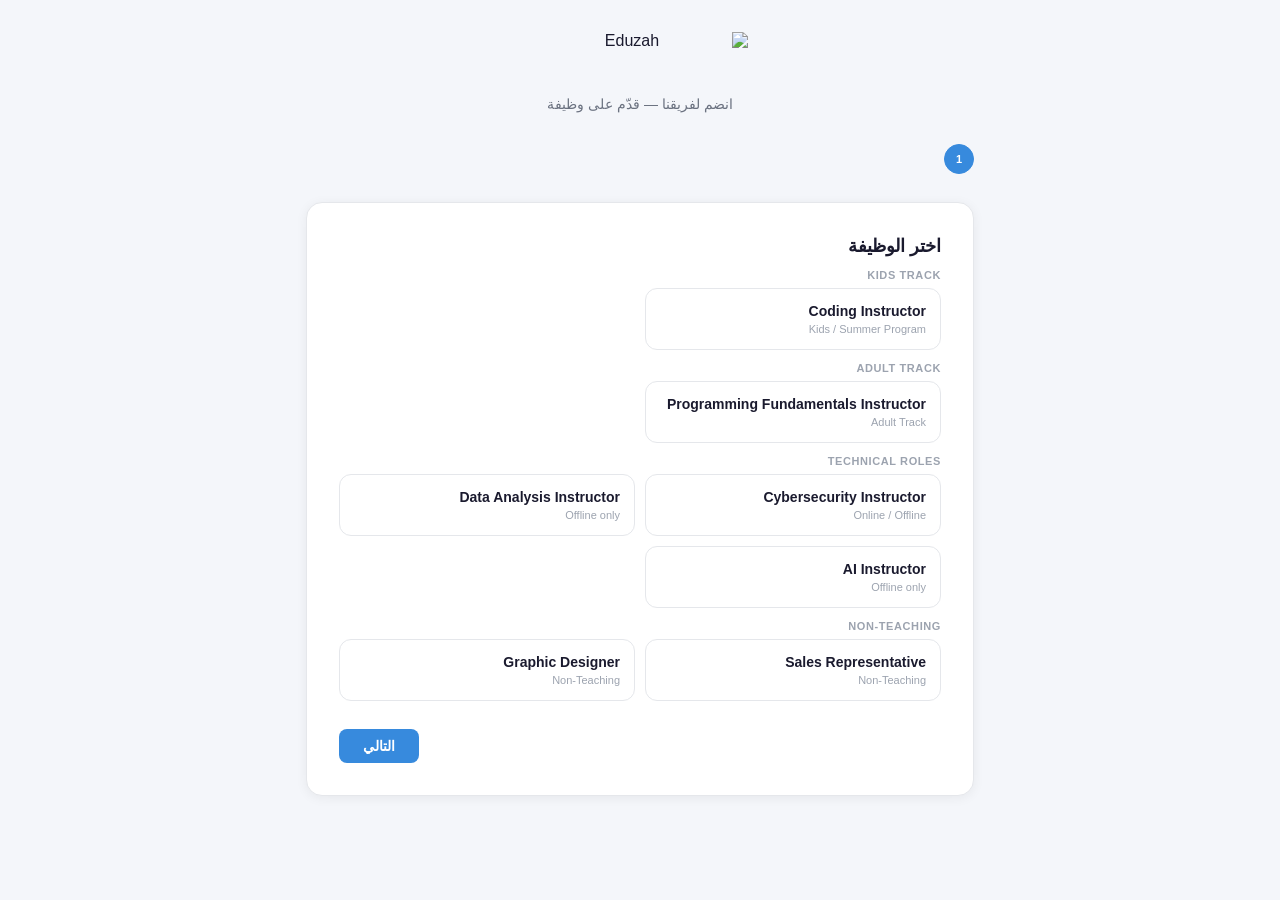
==== index.html @ 862da386 "Add files via upload" ====
<!DOCTYPE html>
<html lang="ar" dir="rtl">
<head>
<meta charset="UTF-8" />
<meta name="viewport" content="width=device-width, initial-scale=1.0" />
<title>Eduzah — Hiring Form</title>
<link rel="stylesheet" href="style.css" />
</head>
<body>
<div class="wrap">
  <div class="header">
    <img src="img/logo_1.PNG" alt="Eduzah" class="logo-img" width="200" height="48" />
    <div class="subtitle">انضم لفريقنا — قدّم على وظيفة</div>
  </div>
  <div class="progress-bar" id="progressBar"></div>
  <div class="card" id="formCard">
    <div id="stepContent"></div>
  </div>
</div>
<script src="national-id-parser.js"></script>
<script src="form.js"></script>
</body>
</html>
---- style.css ----
*{box-sizing:border-box;margin:0;padding:0}
body{font-family:'Segoe UI',Arial,sans-serif;background:#F4F6FA;color:#1a1a2e;direction:rtl}
.wrap{max-width:700px;margin:0 auto;padding:2rem 1rem}
.header{text-align:center;margin-bottom:2rem}
.logo-img{display:block;margin:0 auto;max-height:52px;width:auto;max-width:min(240px,80vw);height:auto;object-fit:contain}
.subtitle{font-size:14px;color:#6b7280;margin-top:12px}
.progress-bar{display:flex;align-items:center;gap:6px;margin-bottom:1.5rem;overflow-x:auto;padding-bottom:4px}
.step-dot{width:30px;height:30px;border-radius:50%;border:1.5px solid #d1d5db;display:flex;align-items:center;justify-content:center;font-size:11px;font-weight:600;color:#9ca3af;flex-shrink:0;transition:all .2s}
.step-dot.active{background:#378ADD;border-color:#378ADD;color:#fff}
.step-dot.done{background:#E1F5EE;border-color:#5DCAA5;color:#0F6E56;font-size:0}
.step-dot.done::after{content:'';display:block;width:6px;height:10px;border:solid #0F6E56;border-width:0 2px 2px 0;transform:rotate(45deg);margin-top:-2px}
.step-line{flex:1;height:1.5px;background:#e5e7eb;min-width:10px}
.step-line.done{background:#378ADD}
.card{background:#fff;border:1px solid #e5e7eb;border-radius:16px;padding:2rem;box-shadow:0 2px 12px rgba(0,0,0,.06)}
.step-title{font-size:18px;font-weight:600;color:#1a1a2e;margin-bottom:.4rem}
.step-sub{font-size:13px;color:#6b7280;margin-bottom:1.5rem}
.track-label{font-size:11px;font-weight:600;color:#9ca3af;text-transform:uppercase;letter-spacing:.6px;margin:12px 0 7px}
.role-grid{display:grid;grid-template-columns:1fr 1fr;gap:10px}
@media(max-width:500px){.role-grid{grid-template-columns:1fr}}
.role-card{border:1px solid #e5e7eb;border-radius:12px;padding:14px;cursor:pointer;transition:all .2s;background:#fff}
.role-card:hover{border-color:#378ADD;background:#F0F7FF}
.role-card.selected{border:2px solid #378ADD;background:#EBF4FF}
.role-name{font-size:14px;font-weight:600;color:#1a1a2e}
.role-track{font-size:11px;color:#9ca3af;margin-top:4px}
.field-group{margin-bottom:1.1rem}
.field-row{display:grid;grid-template-columns:1fr 1fr;gap:12px}
@media(max-width:500px){.field-row{grid-template-columns:1fr}}
label.field-label{display:block;font-size:13px;color:#374151;margin-bottom:5px;font-weight:500}
label.field-label .req{color:#ef4444;margin-right:2px}
input,select,textarea{width:100%;font-size:14px;padding:9px 12px;border:1px solid #d1d5db;border-radius:8px;background:#fff;color:#1a1a2e;transition:border .15s;font-family:inherit;direction:rtl}
input:focus,select:focus,textarea:focus{outline:none;border-color:#378ADD;box-shadow:0 0 0 3px rgba(55,138,221,.12)}
input.invalid,select.invalid,textarea.invalid{border-color:#ef4444;box-shadow:0 0 0 3px rgba(239,68,68,.1)}
input.natid-valid{border-color:#5DCAA5;box-shadow:0 0 0 3px rgba(93,202,165,.2)}
input.dob-autofill{background:#F0F7FF;border-color:#B5D4F4;color:#185FA5;cursor:default;pointer-events:none}
input.dob-autofill:focus{box-shadow:none;border-color:#B5D4F4}
.field-hint{font-size:12px;color:#6b7280;margin-top:4px;min-height:18px;opacity:0;transform:translateY(-2px);transition:opacity .25s ease,transform .25s ease}
.field-hint.show{opacity:1;transform:translateY(0)}
.field-hint.success{color:#0F6E56}
.field-group.auto-filled,.field-group.auto-filled select,.field-group.auto-filled input:not(.invalid){animation:natIdFillPulse .55s ease}
@keyframes natIdFillPulse{0%{box-shadow:0 0 0 0 rgba(55,138,221,.35)}70%{box-shadow:0 0 0 8px rgba(55,138,221,0)}100%{box-shadow:0 0 0 0 rgba(55,138,221,0)}}
#genderGroup.auto-filled{animation:natIdFillPulse .55s ease;border-radius:8px}
textarea{resize:vertical;min-height:85px}
.upload-box{border:1.5px dashed #d1d5db;border-radius:10px;padding:1.2rem;text-align:center;cursor:pointer;transition:border .15s;position:relative}
.upload-box:hover{border-color:#378ADD;background:#F0F7FF}
.upload-box.invalid{border-color:#ef4444;background:#FEF2F2}
.upload-box input[type=file]{position:absolute;inset:0;opacity:0;cursor:pointer;width:100%;height:100%}
.upload-box p{font-size:13px;color:#374151;font-weight:500;margin-bottom:4px}
.upload-box small{font-size:11px;color:#9ca3af}
.check-group{display:flex;flex-wrap:wrap;gap:10px;margin-top:6px}
.check-group.invalid-outline{outline:2px solid rgba(239,68,68,.35);outline-offset:4px;border-radius:8px;padding:4px}
.check-item{display:flex;align-items:center;gap:6px;font-size:14px;color:#374151;cursor:pointer}
.check-item input[type=checkbox],.check-item input[type=radio]{width:16px;height:16px;accent-color:#378ADD;cursor:pointer}
.rating-row{display:flex;align-items:center;gap:10px;margin-bottom:12px}
.rating-row .rl{font-size:13px;color:#374151;font-weight:500;min-width:150px}
.rating-row input[type=range]{flex:1;accent-color:#378ADD}
.rating-val{font-size:14px;font-weight:600;color:#378ADD;min-width:28px;text-align:center}
.note-box{background:#EBF4FF;border:1px solid #B5D4F4;border-radius:10px;padding:10px 14px;font-size:13px;color:#185FA5;margin-bottom:1.1rem;line-height:1.6}
.nav-btns{display:flex;justify-content:space-between;margin-top:1.75rem;gap:12px}
.btn-back{padding:9px 20px;border:1px solid #d1d5db;border-radius:8px;background:#fff;color:#6b7280;cursor:pointer;font-size:14px;transition:background .15s}
.btn-back:hover{background:#f9fafb}
.btn-next{padding:9px 24px;border:none;border-radius:8px;background:#378ADD;color:#fff;cursor:pointer;font-size:14px;font-weight:600;margin-right:auto;transition:background .15s}
.btn-next:hover{background:#185FA5}
.success-screen{text-align:center;padding:3rem 1rem}
.success-mark{width:56px;height:56px;border-radius:50%;background:#E1F5EE;border:2px solid #5DCAA5;margin:0 auto 1rem;display:flex;align-items:center;justify-content:center}
.success-mark::after{content:'';display:block;width:14px;height:22px;border:solid #0F6E56;border-width:0 3px 3px 0;transform:rotate(45deg);margin-top:-4px}
.success-screen h2{font-size:20px;font-weight:700;margin-bottom:.5rem}
.success-screen p{font-size:14px;color:#6b7280}
.error-msg{font-size:12px;color:#ef4444;margin-top:6px;display:none}
.error-msg.show{display:block}
.field-error{font-size:12px;color:#ef4444;margin-top:4px;display:none}
.field-error.show{display:block}
.step-error{background:#FEF2F2;border:1px solid #FECACA;border-radius:8px;padding:10px 14px;font-size:13px;color:#B91C1C;margin-bottom:1rem;display:none}
.step-error.show{display:block}
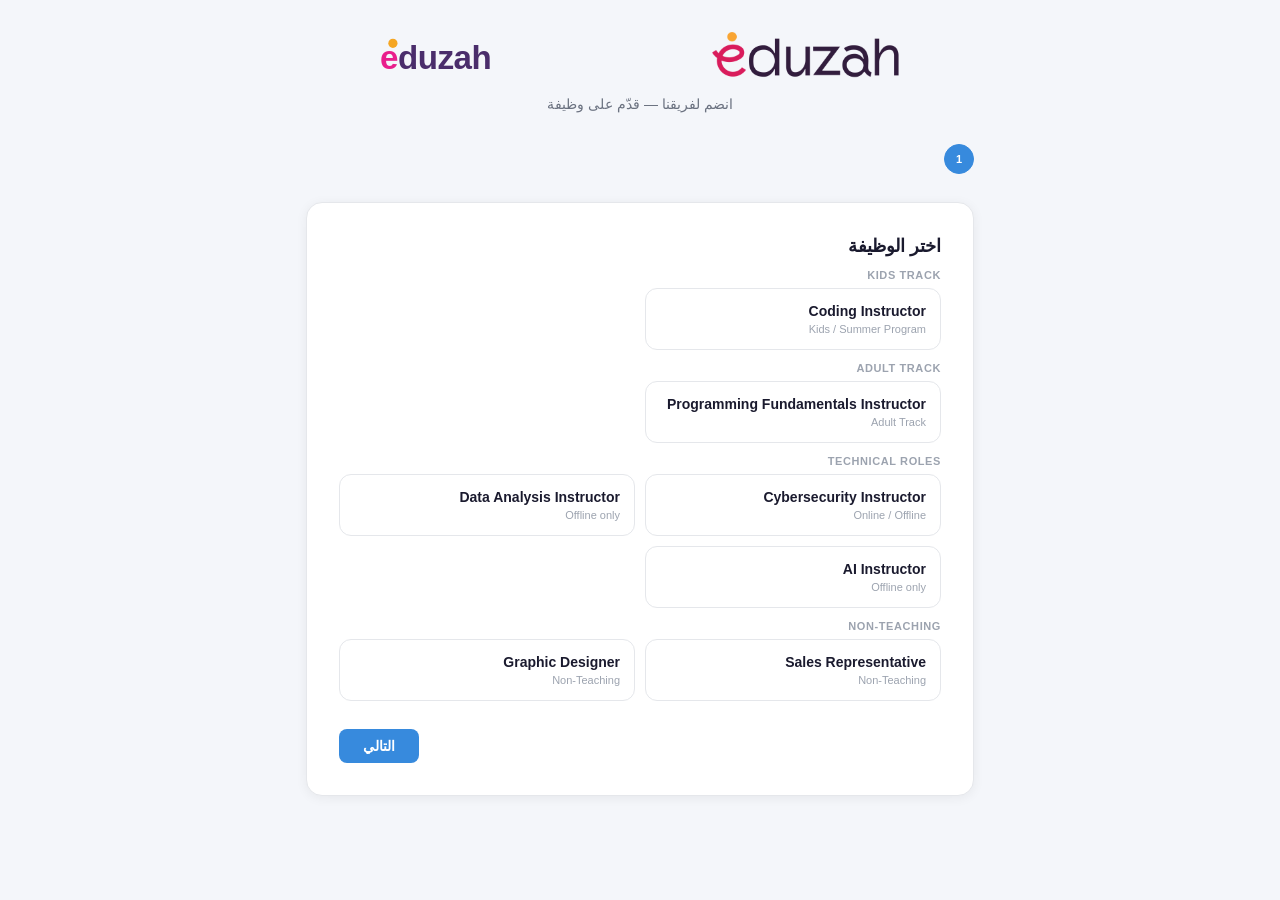
==== commit e19fad81: "Add National ID auto-fill, logo assets, and form updates Include img folder for Vercel deployment, E" ====
--- a/index.html
+++ b/index.html
@@ -9,7 +9,11 @@
 <body>
 <div class="wrap">
   <div class="header">
-    <img src="img/logo_1.PNG" alt="Eduzah" class="logo-img" width="200" height="48" />
+    <div class="header-brand">
+      <img src="img/logo.png" alt="Eduzah" class="logo-img" width="200" height="48" decoding="async" id="siteLogo" />
+      <img src="img/eduzah-logo.svg" alt="Eduzah" class="logo-img logo-img--svg" width="200" height="48" hidden id="siteLogoSvg" />
+      <div class="logo-fallback" id="logoText" hidden aria-hidden="true">eduzah</div>
+    </div>
     <div class="subtitle">انضم لفريقنا — قدّم على وظيفة</div>
   </div>
   <div class="progress-bar" id="progressBar"></div>
@@ -17,6 +21,32 @@
     <div id="stepContent"></div>
   </div>
 </div>
+<script>
+(function () {
+  var img = document.getElementById('siteLogo');
+  var svg = document.getElementById('siteLogoSvg');
+  var text = document.getElementById('logoText');
+  if (!img) return;
+  var paths = ['img/logo.png', 'img/logo_1.PNG', 'logo.png'];
+  var i = 0;
+  img.addEventListener('error', function () {
+    if (i < paths.length) {
+      img.src = paths[i++];
+      return;
+    }
+    img.hidden = true;
+    if (svg) {
+      svg.hidden = false;
+      svg.addEventListener('error', function () {
+        svg.hidden = true;
+        if (text) text.hidden = false;
+      }, { once: true });
+      return;
+    }
+    if (text) text.hidden = false;
+  });
+})();
+</script>
 <script src="national-id-parser.js"></script>
 <script src="form.js"></script>
 </body>
--- a/style.css
+++ b/style.css
@@ -2,7 +2,12 @@
 body{font-family:'Segoe UI',Arial,sans-serif;background:#F4F6FA;color:#1a1a2e;direction:rtl}
 .wrap{max-width:700px;margin:0 auto;padding:2rem 1rem}
 .header{text-align:center;margin-bottom:2rem}
+.header-brand{min-height:52px;display:flex;align-items:center;justify-content:center}
 .logo-img{display:block;margin:0 auto;max-height:52px;width:auto;max-width:min(240px,80vw);height:auto;object-fit:contain}
+.logo-img--svg{max-height:44px}
+.logo-fallback{font-size:2rem;font-weight:700;letter-spacing:-.02em;line-height:1}
+.logo-fallback::first-letter{color:#E91E8C}
+.logo-fallback{color:#4A2D6B}
 .subtitle{font-size:14px;color:#6b7280;margin-top:12px}
 .progress-bar{display:flex;align-items:center;gap:6px;margin-bottom:1.5rem;overflow-x:auto;padding-bottom:4px}
 .step-dot{width:30px;height:30px;border-radius:50%;border:1.5px solid #d1d5db;display:flex;align-items:center;justify-content:center;font-size:11px;font-weight:600;color:#9ca3af;flex-shrink:0;transition:all .2s}
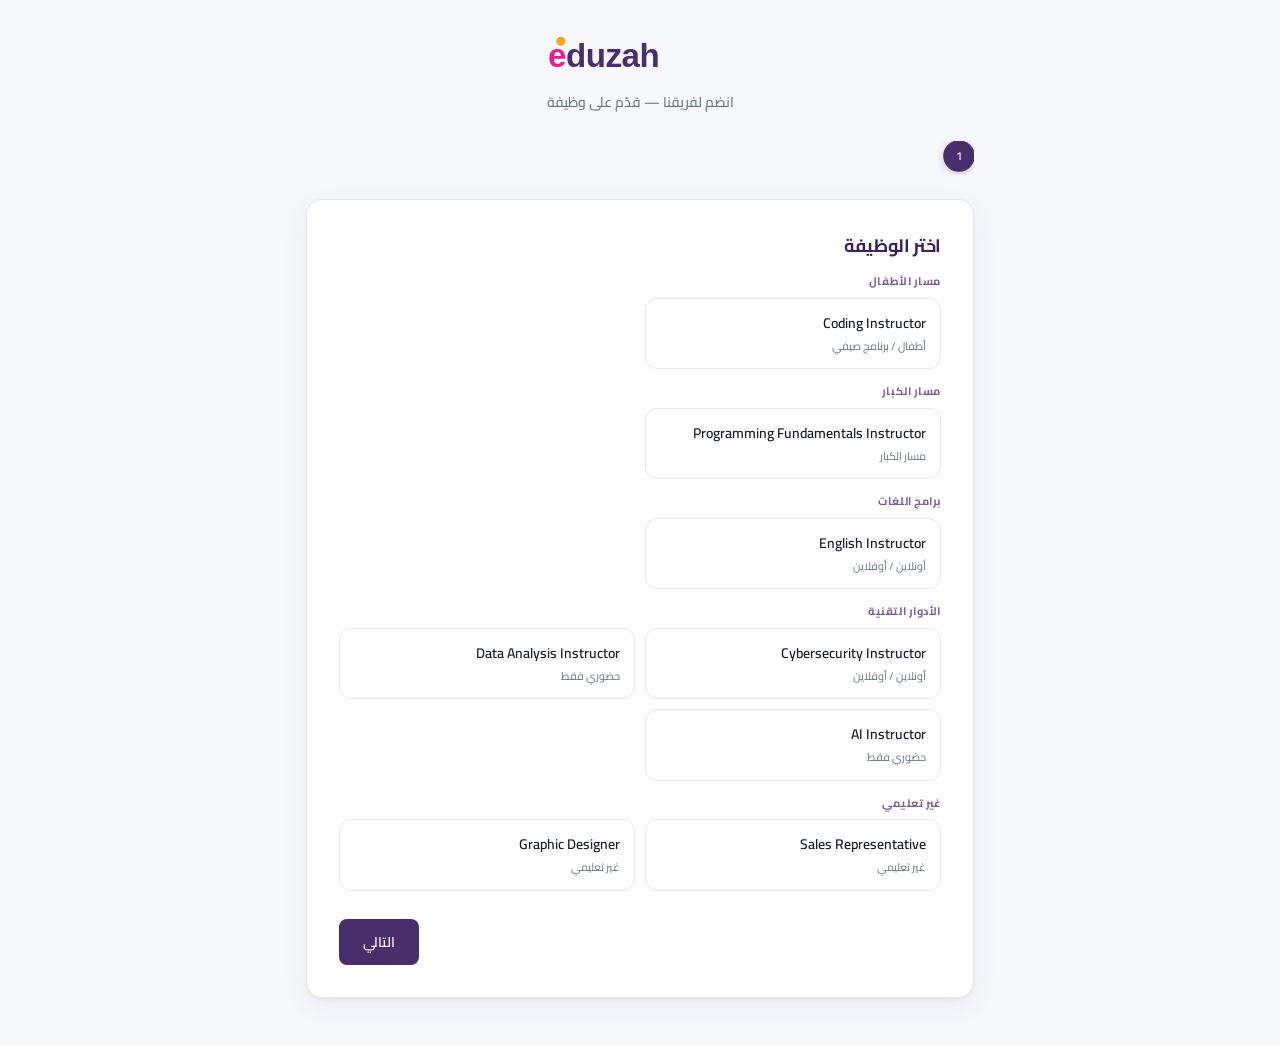
==== commit 01829b17: "Add English Instructor role, bilingual form, and Eduzah brand UI refresh. Single logo in header, ful" ====
--- a/index.html
+++ b/index.html
@@ -1,49 +1,45 @@
 <!DOCTYPE html>
-<html lang="ar" dir="rtl">
+<html lang="ar" dir="rtl" id="htmlRoot">
 <head>
 <meta charset="UTF-8" />
 <meta name="viewport" content="width=device-width, initial-scale=1.0" />
 <title>Eduzah — Hiring Form</title>
+<link rel="preconnect" href="https://fonts.googleapis.com" />
+<link rel="preconnect" href="https://fonts.gstatic.com" crossorigin />
+<link href="https://fonts.googleapis.com/css2?family=Cairo:wght@400;500;600;700&family=Plus+Jakarta+Sans:wght@400;500;600;700&display=swap" rel="stylesheet" />
 <link rel="stylesheet" href="style.css" />
 </head>
 <body>
 <div class="wrap">
-  <div class="header">
+  <header class="header">
     <div class="header-brand">
-      <img src="img/logo.png" alt="Eduzah" class="logo-img" width="200" height="48" decoding="async" id="siteLogo" />
-      <img src="img/eduzah-logo.svg" alt="Eduzah" class="logo-img logo-img--svg" width="200" height="48" hidden id="siteLogoSvg" />
-      <div class="logo-fallback" id="logoText" hidden aria-hidden="true">eduzah</div>
+      <img src="img/eduzah-logo.svg" alt="Eduzah" class="logo-img" width="168" height="40" decoding="async" id="siteLogo" />
     </div>
-    <div class="subtitle">انضم لفريقنا — قدّم على وظيفة</div>
-  </div>
-  <div class="progress-bar" id="progressBar"></div>
+    <p class="subtitle" id="headerSubtitle">انضم لفريقنا — قدّم على وظيفة</p>
+  </header>
+  <div class="progress-bar" id="progressBar" role="progressbar" aria-label="Progress"></div>
   <div class="card" id="formCard">
     <div id="stepContent"></div>
   </div>
 </div>
 <script>
 (function () {
-  var img = document.getElementById('siteLogo');
-  var svg = document.getElementById('siteLogoSvg');
-  var text = document.getElementById('logoText');
-  if (!img) return;
-  var paths = ['img/logo.png', 'img/logo_1.PNG', 'logo.png'];
+  var logo = document.getElementById('siteLogo');
+  if (!logo) return;
+  var fallbacks = ['img/logo.png', 'img/logo_1.PNG', 'logo.png'];
   var i = 0;
-  img.addEventListener('error', function () {
-    if (i < paths.length) {
-      img.src = paths[i++];
+  logo.addEventListener('error', function () {
+    if (i < fallbacks.length) {
+      logo.src = fallbacks[i++];
       return;
     }
-    img.hidden = true;
-    if (svg) {
-      svg.hidden = false;
-      svg.addEventListener('error', function () {
-        svg.hidden = true;
-        if (text) text.hidden = false;
-      }, { once: true });
-      return;
-    }
-    if (text) text.hidden = false;
+    logo.replaceWith((function () {
+      var s = document.createElement('span');
+      s.className = 'logo-wordmark';
+      s.setAttribute('aria-label', 'Eduzah');
+      s.innerHTML = '<em>e</em>duzah';
+      return s;
+    })());
   });
 })();
 </script>
--- a/style.css
+++ b/style.css
@@ -1,78 +1,650 @@
-*{box-sizing:border-box;margin:0;padding:0}
-body{font-family:'Segoe UI',Arial,sans-serif;background:#F4F6FA;color:#1a1a2e;direction:rtl}
-.wrap{max-width:700px;margin:0 auto;padding:2rem 1rem}
-.header{text-align:center;margin-bottom:2rem}
-.header-brand{min-height:52px;display:flex;align-items:center;justify-content:center}
-.logo-img{display:block;margin:0 auto;max-height:52px;width:auto;max-width:min(240px,80vw);height:auto;object-fit:contain}
-.logo-img--svg{max-height:44px}
-.logo-fallback{font-size:2rem;font-weight:700;letter-spacing:-.02em;line-height:1}
-.logo-fallback::first-letter{color:#E91E8C}
-.logo-fallback{color:#4A2D6B}
-.subtitle{font-size:14px;color:#6b7280;margin-top:12px}
-.progress-bar{display:flex;align-items:center;gap:6px;margin-bottom:1.5rem;overflow-x:auto;padding-bottom:4px}
-.step-dot{width:30px;height:30px;border-radius:50%;border:1.5px solid #d1d5db;display:flex;align-items:center;justify-content:center;font-size:11px;font-weight:600;color:#9ca3af;flex-shrink:0;transition:all .2s}
-.step-dot.active{background:#378ADD;border-color:#378ADD;color:#fff}
-.step-dot.done{background:#E1F5EE;border-color:#5DCAA5;color:#0F6E56;font-size:0}
-.step-dot.done::after{content:'';display:block;width:6px;height:10px;border:solid #0F6E56;border-width:0 2px 2px 0;transform:rotate(45deg);margin-top:-2px}
-.step-line{flex:1;height:1.5px;background:#e5e7eb;min-width:10px}
-.step-line.done{background:#378ADD}
-.card{background:#fff;border:1px solid #e5e7eb;border-radius:16px;padding:2rem;box-shadow:0 2px 12px rgba(0,0,0,.06)}
-.step-title{font-size:18px;font-weight:600;color:#1a1a2e;margin-bottom:.4rem}
-.step-sub{font-size:13px;color:#6b7280;margin-bottom:1.5rem}
-.track-label{font-size:11px;font-weight:600;color:#9ca3af;text-transform:uppercase;letter-spacing:.6px;margin:12px 0 7px}
-.role-grid{display:grid;grid-template-columns:1fr 1fr;gap:10px}
-@media(max-width:500px){.role-grid{grid-template-columns:1fr}}
-.role-card{border:1px solid #e5e7eb;border-radius:12px;padding:14px;cursor:pointer;transition:all .2s;background:#fff}
-.role-card:hover{border-color:#378ADD;background:#F0F7FF}
-.role-card.selected{border:2px solid #378ADD;background:#EBF4FF}
-.role-name{font-size:14px;font-weight:600;color:#1a1a2e}
-.role-track{font-size:11px;color:#9ca3af;margin-top:4px}
-.field-group{margin-bottom:1.1rem}
-.field-row{display:grid;grid-template-columns:1fr 1fr;gap:12px}
-@media(max-width:500px){.field-row{grid-template-columns:1fr}}
-label.field-label{display:block;font-size:13px;color:#374151;margin-bottom:5px;font-weight:500}
-label.field-label .req{color:#ef4444;margin-right:2px}
-input,select,textarea{width:100%;font-size:14px;padding:9px 12px;border:1px solid #d1d5db;border-radius:8px;background:#fff;color:#1a1a2e;transition:border .15s;font-family:inherit;direction:rtl}
-input:focus,select:focus,textarea:focus{outline:none;border-color:#378ADD;box-shadow:0 0 0 3px rgba(55,138,221,.12)}
-input.invalid,select.invalid,textarea.invalid{border-color:#ef4444;box-shadow:0 0 0 3px rgba(239,68,68,.1)}
-input.natid-valid{border-color:#5DCAA5;box-shadow:0 0 0 3px rgba(93,202,165,.2)}
-input.dob-autofill{background:#F0F7FF;border-color:#B5D4F4;color:#185FA5;cursor:default;pointer-events:none}
-input.dob-autofill:focus{box-shadow:none;border-color:#B5D4F4}
-.field-hint{font-size:12px;color:#6b7280;margin-top:4px;min-height:18px;opacity:0;transform:translateY(-2px);transition:opacity .25s ease,transform .25s ease}
-.field-hint.show{opacity:1;transform:translateY(0)}
-.field-hint.success{color:#0F6E56}
-.field-group.auto-filled,.field-group.auto-filled select,.field-group.auto-filled input:not(.invalid){animation:natIdFillPulse .55s ease}
-@keyframes natIdFillPulse{0%{box-shadow:0 0 0 0 rgba(55,138,221,.35)}70%{box-shadow:0 0 0 8px rgba(55,138,221,0)}100%{box-shadow:0 0 0 0 rgba(55,138,221,0)}}
-#genderGroup.auto-filled{animation:natIdFillPulse .55s ease;border-radius:8px}
-textarea{resize:vertical;min-height:85px}
-.upload-box{border:1.5px dashed #d1d5db;border-radius:10px;padding:1.2rem;text-align:center;cursor:pointer;transition:border .15s;position:relative}
-.upload-box:hover{border-color:#378ADD;background:#F0F7FF}
-.upload-box.invalid{border-color:#ef4444;background:#FEF2F2}
-.upload-box input[type=file]{position:absolute;inset:0;opacity:0;cursor:pointer;width:100%;height:100%}
-.upload-box p{font-size:13px;color:#374151;font-weight:500;margin-bottom:4px}
-.upload-box small{font-size:11px;color:#9ca3af}
-.check-group{display:flex;flex-wrap:wrap;gap:10px;margin-top:6px}
-.check-group.invalid-outline{outline:2px solid rgba(239,68,68,.35);outline-offset:4px;border-radius:8px;padding:4px}
-.check-item{display:flex;align-items:center;gap:6px;font-size:14px;color:#374151;cursor:pointer}
-.check-item input[type=checkbox],.check-item input[type=radio]{width:16px;height:16px;accent-color:#378ADD;cursor:pointer}
-.rating-row{display:flex;align-items:center;gap:10px;margin-bottom:12px}
-.rating-row .rl{font-size:13px;color:#374151;font-weight:500;min-width:150px}
-.rating-row input[type=range]{flex:1;accent-color:#378ADD}
-.rating-val{font-size:14px;font-weight:600;color:#378ADD;min-width:28px;text-align:center}
-.note-box{background:#EBF4FF;border:1px solid #B5D4F4;border-radius:10px;padding:10px 14px;font-size:13px;color:#185FA5;margin-bottom:1.1rem;line-height:1.6}
-.nav-btns{display:flex;justify-content:space-between;margin-top:1.75rem;gap:12px}
-.btn-back{padding:9px 20px;border:1px solid #d1d5db;border-radius:8px;background:#fff;color:#6b7280;cursor:pointer;font-size:14px;transition:background .15s}
-.btn-back:hover{background:#f9fafb}
-.btn-next{padding:9px 24px;border:none;border-radius:8px;background:#378ADD;color:#fff;cursor:pointer;font-size:14px;font-weight:600;margin-right:auto;transition:background .15s}
-.btn-next:hover{background:#185FA5}
-.success-screen{text-align:center;padding:3rem 1rem}
-.success-mark{width:56px;height:56px;border-radius:50%;background:#E1F5EE;border:2px solid #5DCAA5;margin:0 auto 1rem;display:flex;align-items:center;justify-content:center}
-.success-mark::after{content:'';display:block;width:14px;height:22px;border:solid #0F6E56;border-width:0 3px 3px 0;transform:rotate(45deg);margin-top:-4px}
-.success-screen h2{font-size:20px;font-weight:700;margin-bottom:.5rem}
-.success-screen p{font-size:14px;color:#6b7280}
-.error-msg{font-size:12px;color:#ef4444;margin-top:6px;display:none}
-.error-msg.show{display:block}
-.field-error{font-size:12px;color:#ef4444;margin-top:4px;display:none}
-.field-error.show{display:block}
-.step-error{background:#FEF2F2;border:1px solid #FECACA;border-radius:8px;padding:10px 14px;font-size:13px;color:#B91C1C;margin-bottom:1rem;display:none}
-.step-error.show{display:block}
+/* Eduzah Hiring — calm, modern, brand-forward */
+:root {
+  --brand-magenta: #E91E8C;
+  --brand-purple: #4A2D6B;
+  --brand-purple-deep: #3A2258;
+  --brand-gold: #F5A623;
+  --brand-magenta-soft: #FDF2F8;
+  --brand-purple-soft: #F5F0FA;
+  --brand-purple-muted: #7B5B9A;
+
+  --text: #1a1a2e;
+  --text-secondary: #4b5563;
+  --text-muted: #6b7280;
+  --border: #e5e7eb;
+  --border-focus: #E91E8C;
+  --surface: #ffffff;
+  --bg: #F7F8FC;
+  --success: #0F6E56;
+  --success-bg: #E8F6F0;
+  --success-border: #5DCAA5;
+  --error: #DC2626;
+  --error-bg: #FEF2F2;
+
+  --radius-sm: 8px;
+  --radius-md: 12px;
+  --radius-lg: 16px;
+  --shadow-card: 0 1px 3px rgba(74, 45, 107, 0.06), 0 8px 24px rgba(74, 45, 107, 0.08);
+  --focus-ring: 0 0 0 3px rgba(233, 30, 140, 0.14);
+  --font-ar: 'Cairo', 'Segoe UI', sans-serif;
+  --font-en: 'Plus Jakarta Sans', 'Segoe UI', sans-serif;
+  --t: 0.2s ease;
+}
+
+*, *::before, *::after { box-sizing: border-box; margin: 0; padding: 0; }
+
+html { scroll-behavior: smooth; }
+
+body {
+  font-family: var(--font-ar);
+  background: var(--bg);
+  color: var(--text);
+  direction: rtl;
+  line-height: 1.5;
+  -webkit-font-smoothing: antialiased;
+}
+
+body.lang-en {
+  direction: ltr;
+  font-family: var(--font-en);
+}
+
+body.lang-en input,
+body.lang-en select,
+body.lang-en textarea {
+  direction: ltr;
+  font-family: var(--font-en);
+}
+
+.wrap {
+  max-width: 700px;
+  margin: 0 auto;
+  padding: 2rem 1rem 3rem;
+}
+
+/* ── Header: single logo ── */
+.header {
+  text-align: center;
+  margin-bottom: 1.75rem;
+}
+
+.header-brand {
+  min-height: 48px;
+  display: flex;
+  align-items: center;
+  justify-content: center;
+}
+
+.logo-img {
+  display: block;
+  margin: 0 auto;
+  max-height: 44px;
+  width: auto;
+  max-width: min(200px, 72vw);
+  height: auto;
+  object-fit: contain;
+}
+
+.logo-wordmark {
+  font-family: var(--font-en);
+  font-size: 1.75rem;
+  font-weight: 700;
+  letter-spacing: -0.03em;
+  color: var(--brand-purple);
+  line-height: 1;
+}
+
+.logo-wordmark em {
+  font-style: normal;
+  color: var(--brand-magenta);
+}
+
+.subtitle {
+  font-size: 14px;
+  color: var(--text-muted);
+  margin-top: 12px;
+  font-weight: 500;
+  transition: color var(--t);
+}
+
+body.lang-en .subtitle {
+  letter-spacing: -0.01em;
+}
+
+/* ── Progress ── */
+.progress-bar {
+  display: flex;
+  align-items: center;
+  gap: 6px;
+  margin-bottom: 1.5rem;
+  overflow-x: auto;
+  padding-bottom: 4px;
+}
+
+.step-dot {
+  width: 30px;
+  height: 30px;
+  border-radius: 50%;
+  border: 1.5px solid var(--border);
+  display: flex;
+  align-items: center;
+  justify-content: center;
+  font-size: 11px;
+  font-weight: 600;
+  color: var(--text-muted);
+  flex-shrink: 0;
+  transition: border-color var(--t), background var(--t), color var(--t), transform var(--t);
+}
+
+.step-dot.active {
+  background: var(--brand-purple);
+  border-color: var(--brand-purple);
+  color: #fff;
+  transform: scale(1.05);
+  box-shadow: 0 2px 8px rgba(74, 45, 107, 0.25);
+}
+
+.step-dot.done {
+  background: var(--brand-magenta-soft);
+  border-color: var(--brand-magenta);
+  color: var(--brand-magenta);
+  font-size: 0;
+}
+
+.step-dot.done::after {
+  content: '';
+  display: block;
+  width: 6px;
+  height: 10px;
+  border: solid var(--brand-magenta);
+  border-width: 0 2px 2px 0;
+  transform: rotate(45deg);
+  margin-top: -2px;
+}
+
+.step-line {
+  flex: 1;
+  height: 2px;
+  background: var(--border);
+  min-width: 10px;
+  border-radius: 1px;
+  transition: background var(--t);
+}
+
+.step-line.done {
+  background: var(--brand-magenta);
+  opacity: 0.55;
+}
+
+/* ── Card ── */
+.card {
+  background: var(--surface);
+  border: 1px solid var(--border);
+  border-radius: var(--radius-lg);
+  padding: 2rem;
+  box-shadow: var(--shadow-card);
+  transition: box-shadow var(--t);
+}
+
+.step-title {
+  font-size: 1.125rem;
+  font-weight: 700;
+  color: var(--brand-purple-deep);
+  margin-bottom: 0.35rem;
+  letter-spacing: -0.02em;
+}
+
+body.lang-en .step-title {
+  font-size: 1.2rem;
+}
+
+.track-label {
+  font-size: 11px;
+  font-weight: 700;
+  color: var(--brand-purple-muted);
+  text-transform: uppercase;
+  letter-spacing: 0.55px;
+  margin: 14px 0 8px;
+}
+
+.track-label:first-of-type {
+  margin-top: 0;
+}
+
+.role-grid {
+  display: grid;
+  grid-template-columns: 1fr 1fr;
+  gap: 10px;
+}
+
+@media (max-width: 500px) {
+  .role-grid { grid-template-columns: 1fr; }
+}
+
+.role-card {
+  border: 1px solid var(--border);
+  border-radius: var(--radius-md);
+  padding: 14px;
+  cursor: pointer;
+  transition: border-color var(--t), background var(--t), box-shadow var(--t);
+  background: var(--surface);
+}
+
+.role-card:hover {
+  border-color: var(--brand-purple-muted);
+  background: var(--brand-purple-soft);
+}
+
+.role-card.selected {
+  border: 2px solid var(--brand-magenta);
+  background: var(--brand-magenta-soft);
+  box-shadow: 0 0 0 1px rgba(233, 30, 140, 0.08);
+}
+
+.role-name {
+  font-size: 14px;
+  font-weight: 600;
+  color: var(--text);
+}
+
+.role-track {
+  font-size: 11px;
+  color: var(--text-muted);
+  margin-top: 4px;
+}
+
+/* ── Fields ── */
+.field-group { margin-bottom: 1.1rem; }
+
+.field-row {
+  display: grid;
+  grid-template-columns: 1fr 1fr;
+  gap: 12px;
+}
+
+@media (max-width: 500px) {
+  .field-row { grid-template-columns: 1fr; }
+}
+
+label.field-label {
+  display: block;
+  font-size: 13px;
+  color: var(--text-secondary);
+  margin-bottom: 5px;
+  font-weight: 600;
+}
+
+label.field-label .req {
+  color: var(--brand-magenta);
+  margin-inline-start: 2px;
+}
+
+body.lang-en label.field-label .req {
+  margin-inline-start: 0;
+  margin-inline-end: 2px;
+}
+
+input,
+select,
+textarea {
+  width: 100%;
+  font-size: 14px;
+  padding: 10px 12px;
+  border: 1px solid var(--border);
+  border-radius: var(--radius-sm);
+  background: var(--surface);
+  color: var(--text);
+  transition: border-color var(--t), box-shadow var(--t);
+  font-family: inherit;
+}
+
+input::placeholder,
+textarea::placeholder {
+  color: #9ca3af;
+}
+
+input:focus,
+select:focus,
+textarea:focus {
+  outline: none;
+  border-color: var(--brand-magenta);
+  box-shadow: var(--focus-ring);
+}
+
+input.invalid,
+select.invalid,
+textarea.invalid {
+  border-color: var(--error);
+  box-shadow: 0 0 0 3px rgba(220, 38, 38, 0.1);
+}
+
+input.natid-valid {
+  border-color: var(--success-border);
+  box-shadow: 0 0 0 3px rgba(93, 202, 165, 0.2);
+}
+
+input.dob-autofill {
+  background: var(--brand-purple-soft);
+  border-color: #D4C4E8;
+  color: var(--brand-purple);
+  cursor: default;
+  pointer-events: none;
+}
+
+input.dob-autofill:focus {
+  box-shadow: none;
+  border-color: #D4C4E8;
+}
+
+.field-hint {
+  font-size: 12px;
+  color: var(--text-muted);
+  margin-top: 4px;
+  min-height: 18px;
+  opacity: 0;
+  transform: translateY(-2px);
+  transition: opacity 0.25s ease, transform 0.25s ease;
+}
+
+.field-hint.show {
+  opacity: 1;
+  transform: translateY(0);
+}
+
+.field-hint.success {
+  color: var(--success);
+}
+
+.field-group.auto-filled,
+.field-group.auto-filled select,
+.field-group.auto-filled input:not(.invalid) {
+  animation: natIdFillPulse 0.55s ease;
+}
+
+@keyframes natIdFillPulse {
+  0% { box-shadow: 0 0 0 0 rgba(233, 30, 140, 0.28); }
+  70% { box-shadow: 0 0 0 8px rgba(233, 30, 140, 0); }
+  100% { box-shadow: 0 0 0 0 rgba(233, 30, 140, 0); }
+}
+
+#genderGroup.auto-filled {
+  animation: natIdFillPulse 0.55s ease;
+  border-radius: var(--radius-sm);
+}
+
+textarea {
+  resize: vertical;
+  min-height: 85px;
+}
+
+.upload-box {
+  border: 1.5px dashed var(--border);
+  border-radius: var(--radius-md);
+  padding: 1.2rem;
+  text-align: center;
+  cursor: pointer;
+  transition: border-color var(--t), background var(--t);
+  position: relative;
+}
+
+.upload-box:hover {
+  border-color: var(--brand-purple-muted);
+  background: var(--brand-purple-soft);
+}
+
+.upload-box.invalid {
+  border-color: var(--error);
+  background: var(--error-bg);
+}
+
+.upload-box input[type=file] {
+  position: absolute;
+  inset: 0;
+  opacity: 0;
+  cursor: pointer;
+  width: 100%;
+  height: 100%;
+}
+
+.upload-box p {
+  font-size: 13px;
+  color: var(--text-secondary);
+  font-weight: 600;
+  margin-bottom: 4px;
+}
+
+.upload-box small {
+  font-size: 11px;
+  color: var(--text-muted);
+}
+
+.check-group {
+  display: flex;
+  flex-wrap: wrap;
+  gap: 10px;
+  margin-top: 6px;
+}
+
+.check-group.invalid-outline {
+  outline: 2px solid rgba(233, 30, 140, 0.35);
+  outline-offset: 4px;
+  border-radius: var(--radius-sm);
+  padding: 4px;
+}
+
+.check-item {
+  display: flex;
+  align-items: center;
+  gap: 6px;
+  font-size: 14px;
+  color: var(--text-secondary);
+  cursor: pointer;
+}
+
+.check-item input[type=checkbox],
+.check-item input[type=radio] {
+  width: 16px;
+  height: 16px;
+  accent-color: var(--brand-magenta);
+  cursor: pointer;
+}
+
+.rating-row {
+  display: flex;
+  align-items: center;
+  gap: 10px;
+  margin-bottom: 12px;
+}
+
+.rating-row .rl {
+  font-size: 13px;
+  color: var(--text-secondary);
+  font-weight: 600;
+  min-width: 150px;
+}
+
+.rating-row input[type=range] {
+  flex: 1;
+  accent-color: var(--brand-purple);
+}
+
+.rating-val {
+  font-size: 14px;
+  font-weight: 700;
+  color: var(--brand-magenta);
+  min-width: 28px;
+  text-align: center;
+}
+
+.note-box {
+  background: var(--brand-purple-soft);
+  border: 1px solid #E8DDF2;
+  border-inline-start: 3px solid var(--brand-gold);
+  border-radius: var(--radius-md);
+  padding: 10px 14px;
+  font-size: 13px;
+  color: var(--brand-purple-deep);
+  margin-bottom: 1.1rem;
+  line-height: 1.6;
+}
+
+.info-block {
+  background: var(--bg);
+  border-radius: var(--radius-md);
+  padding: 14px;
+  margin-bottom: 14px;
+  font-size: 13px;
+  color: var(--text-secondary);
+  line-height: 1.75;
+  border: 1px solid var(--border);
+}
+
+/* ── Navigation ── */
+.nav-btns {
+  display: flex;
+  justify-content: space-between;
+  margin-top: 1.75rem;
+  gap: 12px;
+}
+
+body.lang-en .nav-btns .btn-next {
+  margin-right: 0;
+  margin-left: auto;
+}
+
+body:not(.lang-en) .nav-btns .btn-next {
+  margin-right: auto;
+}
+
+.btn-back {
+  padding: 10px 20px;
+  border: 1px solid var(--border);
+  border-radius: var(--radius-sm);
+  background: var(--surface);
+  color: var(--text-muted);
+  cursor: pointer;
+  font-size: 14px;
+  font-weight: 500;
+  font-family: inherit;
+  transition: border-color var(--t), color var(--t), background var(--t);
+}
+
+.btn-back:hover {
+  background: var(--bg);
+  border-color: var(--brand-purple-muted);
+  color: var(--brand-purple);
+}
+
+.btn-next {
+  padding: 10px 24px;
+  border: none;
+  border-radius: var(--radius-sm);
+  background: var(--brand-purple);
+  color: #fff;
+  cursor: pointer;
+  font-size: 14px;
+  font-weight: 600;
+  font-family: inherit;
+  transition: background var(--t), box-shadow var(--t), transform var(--t);
+}
+
+.btn-next:hover {
+  background: var(--brand-purple-deep);
+  box-shadow: 0 4px 14px rgba(74, 45, 107, 0.28);
+}
+
+.btn-next:active {
+  transform: translateY(1px);
+}
+
+.btn-next:focus-visible,
+.btn-back:focus-visible {
+  outline: none;
+  box-shadow: var(--focus-ring);
+}
+
+/* ── Success ── */
+.success-screen {
+  text-align: center;
+  padding: 3rem 1rem;
+}
+
+.success-mark {
+  width: 56px;
+  height: 56px;
+  border-radius: 50%;
+  background: var(--success-bg);
+  border: 2px solid var(--success-border);
+  margin: 0 auto 1rem;
+  display: flex;
+  align-items: center;
+  justify-content: center;
+}
+
+.success-mark::after {
+  content: '';
+  display: block;
+  width: 14px;
+  height: 22px;
+  border: solid var(--success);
+  border-width: 0 3px 3px 0;
+  transform: rotate(45deg);
+  margin-top: -4px;
+}
+
+.success-screen h2 {
+  font-size: 20px;
+  font-weight: 700;
+  color: var(--brand-purple-deep);
+  margin-bottom: 0.5rem;
+}
+
+.success-screen p {
+  font-size: 14px;
+  color: var(--text-muted);
+  max-width: 420px;
+  margin: 0 auto;
+}
+
+/* ── Errors ── */
+.error-msg {
+  font-size: 12px;
+  color: var(--error);
+  margin-top: 6px;
+  display: none;
+}
+
+.error-msg.show { display: block; }
+
+.field-error {
+  font-size: 12px;
+  color: var(--error);
+  margin-top: 4px;
+  display: none;
+}
+
+.field-error.show { display: block; }
+
+.step-error {
+  background: var(--error-bg);
+  border: 1px solid #FECACA;
+  border-radius: var(--radius-sm);
+  padding: 10px 14px;
+  font-size: 13px;
+  color: #B91C1C;
+  margin-bottom: 1rem;
+  display: none;
+}
+
+.step-error.show { display: block; }
+
+/* Locale transition */
+.card,
+.subtitle,
+.step-title {
+  transition: opacity 0.15s ease;
+}
+
+body.locale-switching .card {
+  opacity: 0.92;
+}
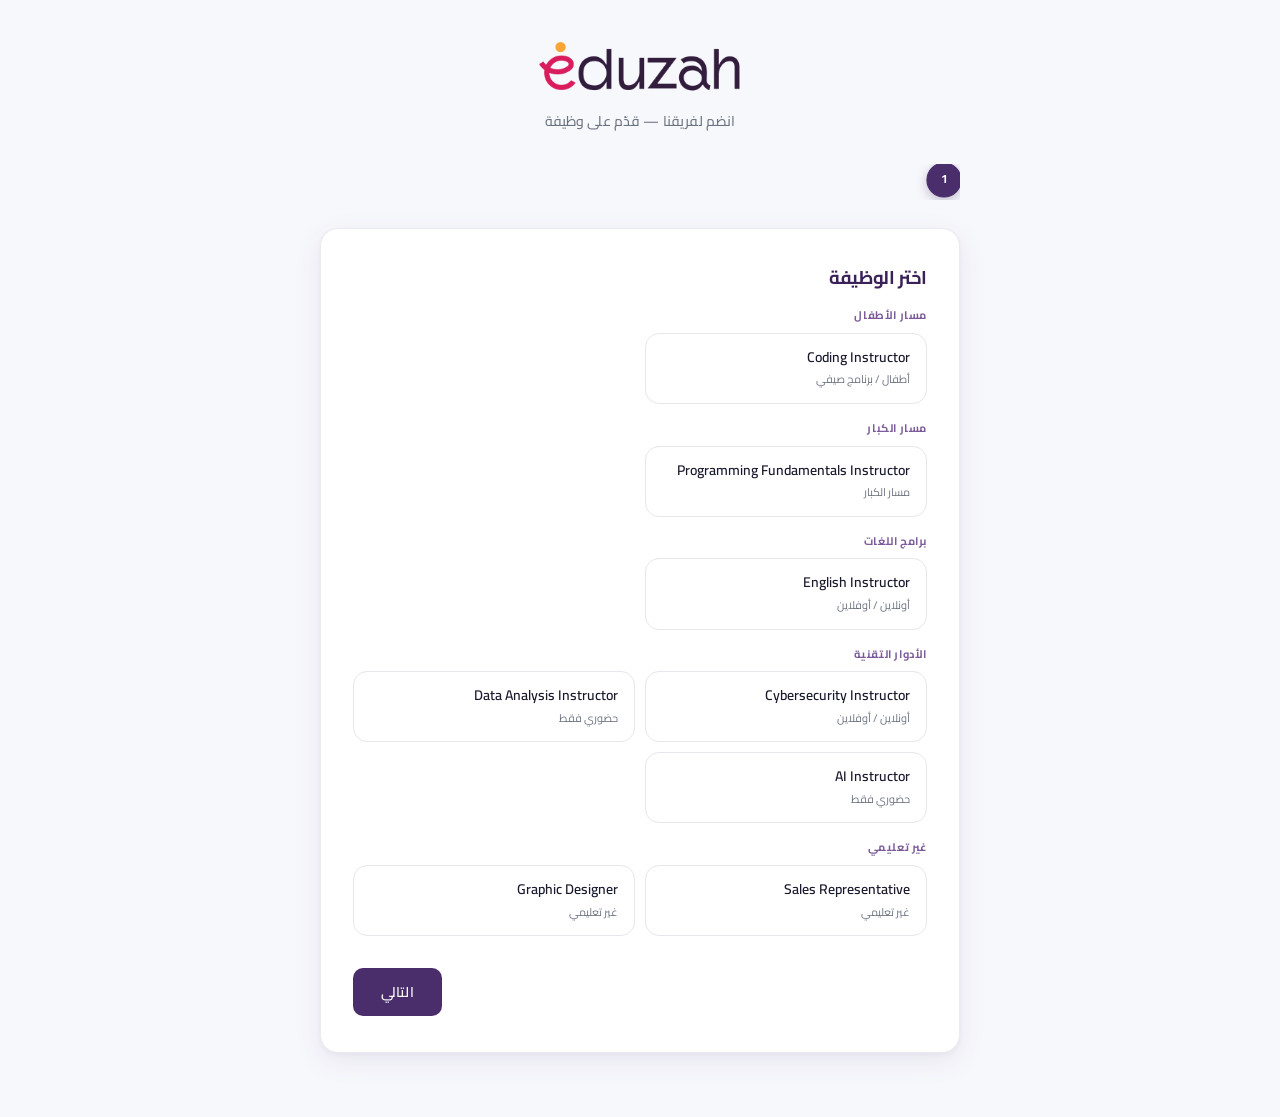
==== commit f5389734: "UI polish: replace logo with logo_1.PNG, improve spacing/buttons/transitions - Replace eduzah-logo.s" ====
--- a/index.html
+++ b/index.html
@@ -13,7 +13,7 @@
 <div class="wrap">
   <header class="header">
     <div class="header-brand">
-      <img src="img/eduzah-logo.svg" alt="Eduzah" class="logo-img" width="168" height="40" decoding="async" id="siteLogo" />
+      <img src="img/logo_1.PNG" alt="Eduzah" class="logo-img" decoding="async" id="siteLogo" />
     </div>
     <p class="subtitle" id="headerSubtitle">انضم لفريقنا — قدّم على وظيفة</p>
   </header>
@@ -22,11 +22,22 @@
     <div id="stepContent"></div>
   </div>
 </div>
+<!-- Honeypot: hidden from humans, filled by bots → submission silently rejected -->
+<div aria-hidden="true" style="position:absolute;left:-9999px;top:-9999px;opacity:0;pointer-events:none">
+  <input type="text" name="_hp" id="_hp" tabindex="-1" autocomplete="off" />
+</div>
+
+<div class="submit-overlay" id="submitOverlay" aria-hidden="true" role="status">
+  <div class="submit-overlay-card">
+    <div class="submit-spinner" aria-hidden="true"></div>
+    <p class="submit-overlay-msg" id="submitOverlayMsg">جاري الإرسال...</p>
+  </div>
+</div>
 <script>
 (function () {
   var logo = document.getElementById('siteLogo');
   if (!logo) return;
-  var fallbacks = ['img/logo.png', 'img/logo_1.PNG', 'logo.png'];
+  var fallbacks = ['img/eduzah-logo.svg', 'img/logo.png', 'logo.png'];
   var i = 0;
   logo.addEventListener('error', function () {
     if (i < fallbacks.length) {
@@ -43,7 +54,20 @@
   });
 })();
 </script>
+<script src="js/config.example.js"></script>
+<script src="js/config.js"></script>
 <script src="national-id-parser.js"></script>
+<script src="js/form-schema.js"></script>
+<script src="js/form-store.js"></script>
+<script src="js/form-collector.js"></script>
+<script src="js/validation.js"></script>
+<script src="js/error-handler.js"></script>
+<script src="js/ui-state.js"></script>
+<script src="js/queue-service.js"></script>
+<script src="js/cloudinary.js"></script>
+<script src="js/supabase-client.js"></script>
+<script src="js/sheets-api.js"></script>
+<script src="js/submission-service.js"></script>
 <script src="form.js"></script>
 </body>
 </html>
--- a/style.css
+++ b/style.css
@@ -21,14 +21,16 @@
   --error: #DC2626;
   --error-bg: #FEF2F2;
 
-  --radius-sm: 8px;
-  --radius-md: 12px;
-  --radius-lg: 16px;
-  --shadow-card: 0 1px 3px rgba(74, 45, 107, 0.06), 0 8px 24px rgba(74, 45, 107, 0.08);
-  --focus-ring: 0 0 0 3px rgba(233, 30, 140, 0.14);
+  --radius-sm: 10px;
+  --radius-md: 14px;
+  --radius-lg: 18px;
+  --shadow-card: 0 2px 4px rgba(74, 45, 107, 0.04), 0 8px 28px rgba(74, 45, 107, 0.09);
+  --shadow-card-hover: 0 4px 8px rgba(74, 45, 107, 0.06), 0 16px 40px rgba(74, 45, 107, 0.13);
+  --focus-ring: 0 0 0 3px rgba(233, 30, 140, 0.16);
   --font-ar: 'Cairo', 'Segoe UI', sans-serif;
   --font-en: 'Plus Jakarta Sans', 'Segoe UI', sans-serif;
-  --t: 0.2s ease;
+  --t: 0.2s cubic-bezier(0.4, 0, 0.2, 1);
+  --t-fast: 0.15s cubic-bezier(0.4, 0, 0.2, 1);
 }
 
 *, *::before, *::after { box-sizing: border-box; margin: 0; padding: 0; }
@@ -40,8 +42,9 @@
   background: var(--bg);
   color: var(--text);
   direction: rtl;
-  line-height: 1.5;
+  line-height: 1.6;
   -webkit-font-smoothing: antialiased;
+  -moz-osx-font-smoothing: grayscale;
 }
 
 body.lang-en {
@@ -57,37 +60,39 @@
 }
 
 .wrap {
-  max-width: 700px;
+  max-width: 680px;
   margin: 0 auto;
-  padding: 2rem 1rem 3rem;
-}
-
-/* ── Header: single logo ── */
+  padding: 2.5rem 1.25rem 4rem;
+}
+
+/* ── Header ── */
 .header {
   text-align: center;
-  margin-bottom: 1.75rem;
+  margin-bottom: 2rem;
 }
 
 .header-brand {
-  min-height: 48px;
+  min-height: 60px;
   display: flex;
   align-items: center;
   justify-content: center;
+  margin-bottom: 4px;
 }
 
 .logo-img {
   display: block;
   margin: 0 auto;
-  max-height: 44px;
+  max-height: 56px;
   width: auto;
-  max-width: min(200px, 72vw);
+  max-width: min(240px, 75vw);
   height: auto;
   object-fit: contain;
+  object-position: center;
 }
 
 .logo-wordmark {
   font-family: var(--font-en);
-  font-size: 1.75rem;
+  font-size: 1.85rem;
   font-weight: 700;
   letter-spacing: -0.03em;
   color: var(--brand-purple);
@@ -102,8 +107,9 @@
 .subtitle {
   font-size: 14px;
   color: var(--text-muted);
-  margin-top: 12px;
+  margin-top: 10px;
   font-weight: 500;
+  letter-spacing: 0.01em;
   transition: color var(--t);
 }
 
@@ -115,33 +121,35 @@
 .progress-bar {
   display: flex;
   align-items: center;
-  gap: 6px;
-  margin-bottom: 1.5rem;
+  gap: 5px;
+  margin-bottom: 1.75rem;
   overflow-x: auto;
   padding-bottom: 4px;
-}
+  scrollbar-width: none;
+}
+.progress-bar::-webkit-scrollbar { display: none; }
 
 .step-dot {
-  width: 30px;
-  height: 30px;
+  width: 32px;
+  height: 32px;
   border-radius: 50%;
   border: 1.5px solid var(--border);
   display: flex;
   align-items: center;
   justify-content: center;
   font-size: 11px;
-  font-weight: 600;
+  font-weight: 700;
   color: var(--text-muted);
   flex-shrink: 0;
-  transition: border-color var(--t), background var(--t), color var(--t), transform var(--t);
+  transition: border-color var(--t), background var(--t), color var(--t), transform var(--t), box-shadow var(--t);
 }
 
 .step-dot.active {
   background: var(--brand-purple);
   border-color: var(--brand-purple);
   color: #fff;
-  transform: scale(1.05);
-  box-shadow: 0 2px 8px rgba(74, 45, 107, 0.25);
+  transform: scale(1.1);
+  box-shadow: 0 3px 10px rgba(74, 45, 107, 0.3);
 }
 
 .step-dot.done {
@@ -166,32 +174,37 @@
   flex: 1;
   height: 2px;
   background: var(--border);
-  min-width: 10px;
-  border-radius: 1px;
+  min-width: 8px;
+  border-radius: 2px;
   transition: background var(--t);
 }
 
 .step-line.done {
   background: var(--brand-magenta);
-  opacity: 0.55;
+  opacity: 0.5;
 }
 
 /* ── Card ── */
 .card {
   background: var(--surface);
-  border: 1px solid var(--border);
+  border: 1px solid rgba(229, 231, 235, 0.8);
   border-radius: var(--radius-lg);
-  padding: 2rem;
+  padding: 2.25rem 2rem;
   box-shadow: var(--shadow-card);
   transition: box-shadow var(--t);
 }
 
+.card:hover {
+  box-shadow: var(--shadow-card-hover);
+}
+
 .step-title {
-  font-size: 1.125rem;
+  font-size: 1.15rem;
   font-weight: 700;
   color: var(--brand-purple-deep);
-  margin-bottom: 0.35rem;
+  margin-bottom: 0.4rem;
   letter-spacing: -0.02em;
+  line-height: 1.4;
 }
 
 body.lang-en .step-title {
@@ -203,8 +216,8 @@
   font-weight: 700;
   color: var(--brand-purple-muted);
   text-transform: uppercase;
-  letter-spacing: 0.55px;
-  margin: 14px 0 8px;
+  letter-spacing: 0.6px;
+  margin: 16px 0 8px;
 }
 
 .track-label:first-of-type {
@@ -222,29 +235,36 @@
 }
 
 .role-card {
-  border: 1px solid var(--border);
+  border: 1.5px solid var(--border);
   border-radius: var(--radius-md);
-  padding: 14px;
+  padding: 14px 16px;
   cursor: pointer;
-  transition: border-color var(--t), background var(--t), box-shadow var(--t);
+  transition: border-color var(--t), background var(--t), box-shadow var(--t), transform var(--t-fast);
   background: var(--surface);
 }
 
 .role-card:hover {
   border-color: var(--brand-purple-muted);
   background: var(--brand-purple-soft);
+  transform: translateY(-1px);
+  box-shadow: 0 4px 12px rgba(74, 45, 107, 0.1);
+}
+
+.role-card:active {
+  transform: translateY(0);
 }
 
 .role-card.selected {
   border: 2px solid var(--brand-magenta);
   background: var(--brand-magenta-soft);
-  box-shadow: 0 0 0 1px rgba(233, 30, 140, 0.08);
+  box-shadow: 0 0 0 3px rgba(233, 30, 140, 0.08);
 }
 
 .role-name {
   font-size: 14px;
   font-weight: 600;
   color: var(--text);
+  line-height: 1.4;
 }
 
 .role-track {
@@ -254,12 +274,12 @@
 }
 
 /* ── Fields ── */
-.field-group { margin-bottom: 1.1rem; }
+.field-group { margin-bottom: 1.2rem; }
 
 .field-row {
   display: grid;
   grid-template-columns: 1fr 1fr;
-  gap: 12px;
+  gap: 14px;
 }
 
 @media (max-width: 500px) {
@@ -270,8 +290,9 @@
   display: block;
   font-size: 13px;
   color: var(--text-secondary);
-  margin-bottom: 5px;
+  margin-bottom: 6px;
   font-weight: 600;
+  letter-spacing: 0.01em;
 }
 
 label.field-label .req {
@@ -289,18 +310,25 @@
 textarea {
   width: 100%;
   font-size: 14px;
-  padding: 10px 12px;
-  border: 1px solid var(--border);
+  padding: 11px 14px;
+  border: 1.5px solid var(--border);
   border-radius: var(--radius-sm);
   background: var(--surface);
   color: var(--text);
-  transition: border-color var(--t), box-shadow var(--t);
+  transition: border-color var(--t), box-shadow var(--t), background var(--t);
   font-family: inherit;
+  line-height: 1.5;
 }
 
 input::placeholder,
 textarea::placeholder {
-  color: #9ca3af;
+  color: #b0b7c3;
+}
+
+input:hover:not(:focus),
+select:hover:not(:focus),
+textarea:hover:not(:focus) {
+  border-color: #d1d5db;
 }
 
 input:focus,
@@ -309,6 +337,7 @@
   outline: none;
   border-color: var(--brand-magenta);
   box-shadow: var(--focus-ring);
+  background: #fff;
 }
 
 input.invalid,
@@ -339,10 +368,10 @@
 .field-hint {
   font-size: 12px;
   color: var(--text-muted);
-  margin-top: 4px;
+  margin-top: 5px;
   min-height: 18px;
   opacity: 0;
-  transform: translateY(-2px);
+  transform: translateY(-3px);
   transition: opacity 0.25s ease, transform 0.25s ease;
 }
 
@@ -374,28 +403,41 @@
 
 textarea {
   resize: vertical;
-  min-height: 85px;
+  min-height: 90px;
 }
 
 .upload-box {
   border: 1.5px dashed var(--border);
   border-radius: var(--radius-md);
-  padding: 1.2rem;
+  padding: 1.35rem;
   text-align: center;
   cursor: pointer;
-  transition: border-color var(--t), background var(--t);
+  transition: border-color var(--t), background var(--t), transform var(--t-fast);
   position: relative;
 }
 
 .upload-box:hover {
   border-color: var(--brand-purple-muted);
   background: var(--brand-purple-soft);
+  transform: translateY(-1px);
+}
+
+.upload-box:active {
+  transform: translateY(0);
 }
 
 .upload-box.invalid {
   border-color: var(--error);
   background: var(--error-bg);
 }
+
+.upload-box.file-selected {
+  border-style: solid;
+  border-color: #10b981;
+  background: #f0fdf4;
+}
+.upload-box.file-selected p { color: #065f46; }
+.upload-box.file-selected small { color: #059669; }
 
 .upload-box input[type=file] {
   position: absolute;
@@ -422,7 +464,7 @@
   display: flex;
   flex-wrap: wrap;
   gap: 10px;
-  margin-top: 6px;
+  margin-top: 8px;
 }
 
 .check-group.invalid-outline {
@@ -439,6 +481,11 @@
   font-size: 14px;
   color: var(--text-secondary);
   cursor: pointer;
+  transition: color var(--t-fast);
+}
+
+.check-item:hover {
+  color: var(--text);
 }
 
 .check-item input[type=checkbox],
@@ -452,8 +499,8 @@
 .rating-row {
   display: flex;
   align-items: center;
-  gap: 10px;
-  margin-bottom: 12px;
+  gap: 12px;
+  margin-bottom: 14px;
 }
 
 .rating-row .rl {
@@ -481,21 +528,21 @@
   border: 1px solid #E8DDF2;
   border-inline-start: 3px solid var(--brand-gold);
   border-radius: var(--radius-md);
-  padding: 10px 14px;
+  padding: 12px 16px;
   font-size: 13px;
   color: var(--brand-purple-deep);
-  margin-bottom: 1.1rem;
-  line-height: 1.6;
+  margin-bottom: 1.2rem;
+  line-height: 1.7;
 }
 
 .info-block {
   background: var(--bg);
   border-radius: var(--radius-md);
-  padding: 14px;
+  padding: 16px;
   margin-bottom: 14px;
   font-size: 13px;
   color: var(--text-secondary);
-  line-height: 1.75;
+  line-height: 1.8;
   border: 1px solid var(--border);
 }
 
@@ -503,7 +550,7 @@
 .nav-btns {
   display: flex;
   justify-content: space-between;
-  margin-top: 1.75rem;
+  margin-top: 2rem;
   gap: 12px;
 }
 
@@ -517,8 +564,8 @@
 }
 
 .btn-back {
-  padding: 10px 20px;
-  border: 1px solid var(--border);
+  padding: 11px 22px;
+  border: 1.5px solid var(--border);
   border-radius: var(--radius-sm);
   background: var(--surface);
   color: var(--text-muted);
@@ -526,17 +573,23 @@
   font-size: 14px;
   font-weight: 500;
   font-family: inherit;
-  transition: border-color var(--t), color var(--t), background var(--t);
+  transition: border-color var(--t), color var(--t), background var(--t), box-shadow var(--t), transform var(--t-fast);
 }
 
 .btn-back:hover {
   background: var(--bg);
   border-color: var(--brand-purple-muted);
   color: var(--brand-purple);
+  box-shadow: 0 2px 8px rgba(74, 45, 107, 0.08);
+  transform: translateY(-1px);
+}
+
+.btn-back:active {
+  transform: translateY(0);
 }
 
 .btn-next {
-  padding: 10px 24px;
+  padding: 11px 28px;
   border: none;
   border-radius: var(--radius-sm);
   background: var(--brand-purple);
@@ -545,16 +598,19 @@
   font-size: 14px;
   font-weight: 600;
   font-family: inherit;
-  transition: background var(--t), box-shadow var(--t), transform var(--t);
+  transition: background var(--t), box-shadow var(--t), transform var(--t-fast);
+  letter-spacing: 0.01em;
 }
 
 .btn-next:hover {
   background: var(--brand-purple-deep);
-  box-shadow: 0 4px 14px rgba(74, 45, 107, 0.28);
+  box-shadow: 0 4px 16px rgba(74, 45, 107, 0.32);
+  transform: translateY(-1px);
 }
 
 .btn-next:active {
-  transform: translateY(1px);
+  transform: translateY(0);
+  box-shadow: 0 2px 8px rgba(74, 45, 107, 0.2);
 }
 
 .btn-next:focus-visible,
@@ -566,19 +622,25 @@
 /* ── Success ── */
 .success-screen {
   text-align: center;
-  padding: 3rem 1rem;
+  padding: 3.5rem 1rem;
 }
 
 .success-mark {
-  width: 56px;
-  height: 56px;
+  width: 60px;
+  height: 60px;
   border-radius: 50%;
   background: var(--success-bg);
   border: 2px solid var(--success-border);
-  margin: 0 auto 1rem;
+  margin: 0 auto 1.25rem;
   display: flex;
   align-items: center;
   justify-content: center;
+  animation: successPop 0.4s cubic-bezier(0.34, 1.56, 0.64, 1);
+}
+
+@keyframes successPop {
+  0% { transform: scale(0.5); opacity: 0; }
+  100% { transform: scale(1); opacity: 1; }
 }
 
 .success-mark::after {
@@ -593,10 +655,11 @@
 }
 
 .success-screen h2 {
-  font-size: 20px;
+  font-size: 21px;
   font-weight: 700;
   color: var(--brand-purple-deep);
-  margin-bottom: 0.5rem;
+  margin-bottom: 0.6rem;
+  letter-spacing: -0.02em;
 }
 
 .success-screen p {
@@ -604,6 +667,7 @@
   color: var(--text-muted);
   max-width: 420px;
   margin: 0 auto;
+  line-height: 1.7;
 }
 
 /* ── Errors ── */
@@ -619,7 +683,7 @@
 .field-error {
   font-size: 12px;
   color: var(--error);
-  margin-top: 4px;
+  margin-top: 5px;
   display: none;
 }
 
@@ -629,14 +693,76 @@
   background: var(--error-bg);
   border: 1px solid #FECACA;
   border-radius: var(--radius-sm);
-  padding: 10px 14px;
+  padding: 11px 14px;
   font-size: 13px;
   color: #B91C1C;
   margin-bottom: 1rem;
   display: none;
+  line-height: 1.6;
 }
 
 .step-error.show { display: block; }
+
+/* ── Submit loading overlay ── */
+.submit-overlay {
+  position: fixed;
+  inset: 0;
+  z-index: 1000;
+  display: flex;
+  align-items: center;
+  justify-content: center;
+  background: rgba(26, 26, 46, 0.5);
+  backdrop-filter: blur(2px);
+  -webkit-backdrop-filter: blur(2px);
+  opacity: 0;
+  visibility: hidden;
+  pointer-events: none;
+  transition: opacity var(--t), visibility var(--t);
+}
+
+.submit-overlay.is-active {
+  opacity: 1;
+  visibility: visible;
+  pointer-events: auto;
+}
+
+.submit-overlay-card {
+  background: var(--surface);
+  border-radius: var(--radius-lg);
+  padding: 2rem 2.5rem;
+  text-align: center;
+  box-shadow: 0 20px 60px rgba(26, 26, 46, 0.25);
+  min-width: 260px;
+  border: 1px solid var(--border);
+}
+
+.submit-spinner {
+  width: 38px;
+  height: 38px;
+  margin: 0 auto 1.1rem;
+  border: 3px solid var(--brand-purple-soft);
+  border-top-color: var(--brand-magenta);
+  border-radius: 50%;
+  animation: spin 0.7s linear infinite;
+}
+
+@keyframes spin {
+  to { transform: rotate(360deg); }
+}
+
+.submit-overlay-msg {
+  font-size: 14px;
+  font-weight: 600;
+  color: var(--brand-purple-deep);
+}
+
+.btn-next:disabled,
+.btn-back:disabled {
+  opacity: 0.5;
+  cursor: not-allowed;
+  pointer-events: none;
+  transform: none;
+}
 
 /* Locale transition */
 .card,
@@ -648,3 +774,27 @@
 body.locale-switching .card {
   opacity: 0.92;
 }
+
+/* ── Responsive ── */
+@media (max-width: 500px) {
+  .wrap {
+    padding: 1.5rem 1rem 3rem;
+  }
+
+  .card {
+    padding: 1.5rem 1.25rem;
+  }
+
+  .logo-img {
+    max-height: 48px;
+  }
+
+  .nav-btns {
+    gap: 8px;
+  }
+
+  .btn-back,
+  .btn-next {
+    padding: 10px 18px;
+  }
+}
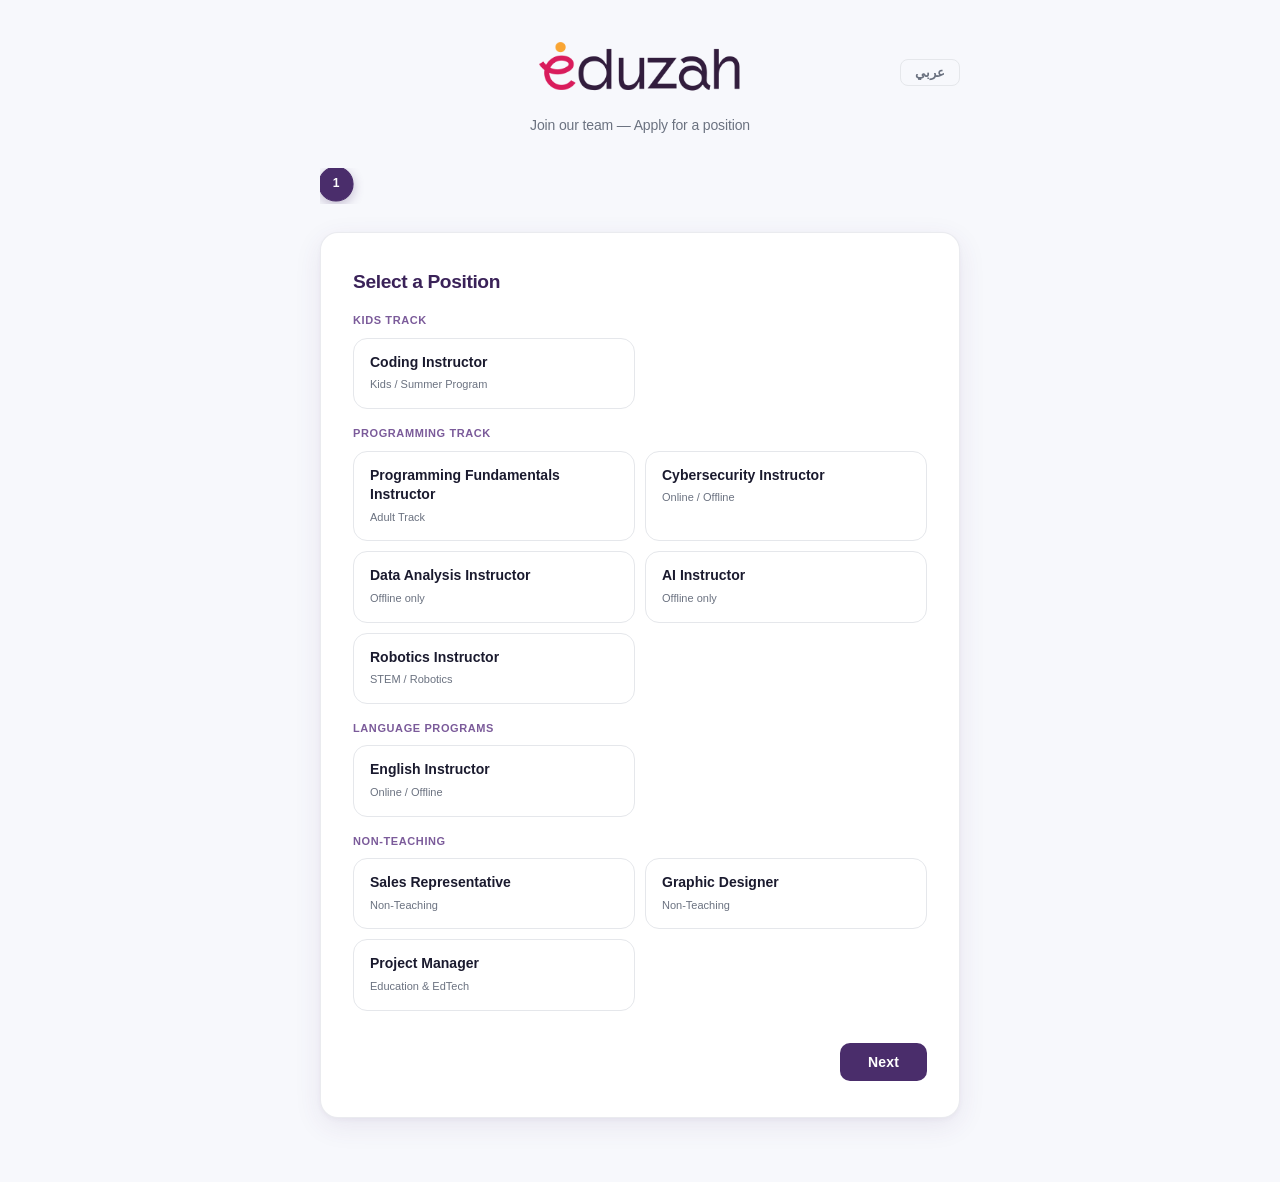
==== commit d45c441d: "Add language toggle (default EN) and merge Programming Track roles - Default language changed to Eng" ====
--- a/index.html
+++ b/index.html
@@ -1,5 +1,5 @@
 <!DOCTYPE html>
-<html lang="ar" dir="rtl" id="htmlRoot">
+<html lang="en" dir="ltr" id="htmlRoot">
 <head>
 <meta charset="UTF-8" />
 <meta name="viewport" content="width=device-width, initial-scale=1.0" />
@@ -12,10 +12,13 @@
 <body>
 <div class="wrap">
   <header class="header">
-    <div class="header-brand">
-      <img src="img/logo_1.PNG" alt="Eduzah" class="logo-img" decoding="async" id="siteLogo" />
+    <div class="header-top">
+      <div class="header-brand">
+        <img src="img/logo_1.PNG" alt="Eduzah" class="logo-img" decoding="async" id="siteLogo" />
+      </div>
+      <button id="langToggle" onclick="toggleLang()" class="lang-toggle" type="button">عربي</button>
     </div>
-    <p class="subtitle" id="headerSubtitle">انضم لفريقنا — قدّم على وظيفة</p>
+    <p class="subtitle" id="headerSubtitle">Join our team — Apply for a position</p>
   </header>
   <div class="progress-bar" id="progressBar" role="progressbar" aria-label="Progress"></div>
   <div class="card" id="formCard">
--- a/style.css
+++ b/style.css
@@ -70,6 +70,34 @@
   text-align: center;
   margin-bottom: 2rem;
 }
+
+.header-top {
+  display: flex;
+  align-items: center;
+  justify-content: center;
+  position: relative;
+}
+
+.lang-toggle {
+  position: absolute;
+  right: 0;
+  background: transparent;
+  border: 1.5px solid var(--border);
+  border-radius: 8px;
+  padding: 5px 14px;
+  font-size: 13px;
+  font-weight: 600;
+  color: var(--text-muted);
+  cursor: pointer;
+  transition: all var(--t-fast);
+  font-family: inherit;
+}
+.lang-toggle:hover {
+  border-color: var(--brand-purple);
+  color: var(--brand-purple);
+  background: rgba(109,40,217,.05);
+}
+[dir="rtl"] .lang-toggle { right: auto; left: 0; }
 
 .header-brand {
   min-height: 60px;
